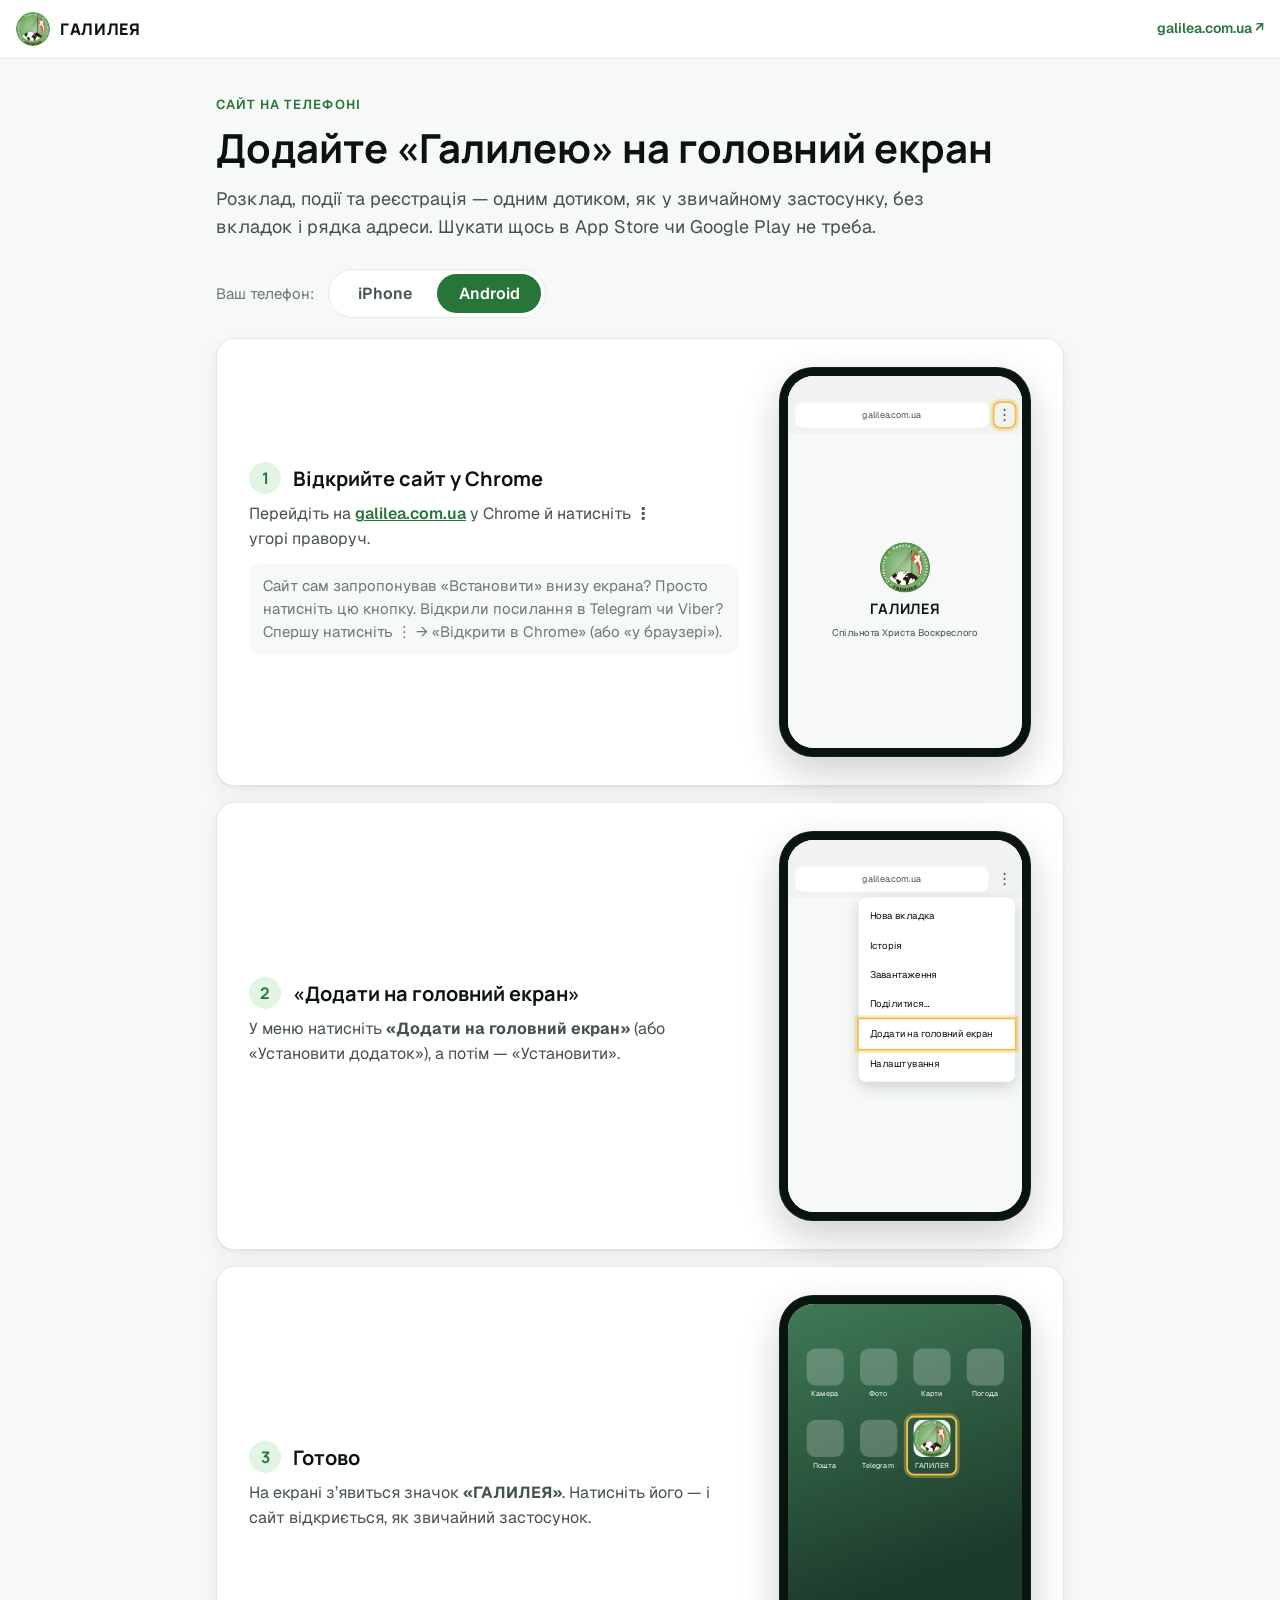
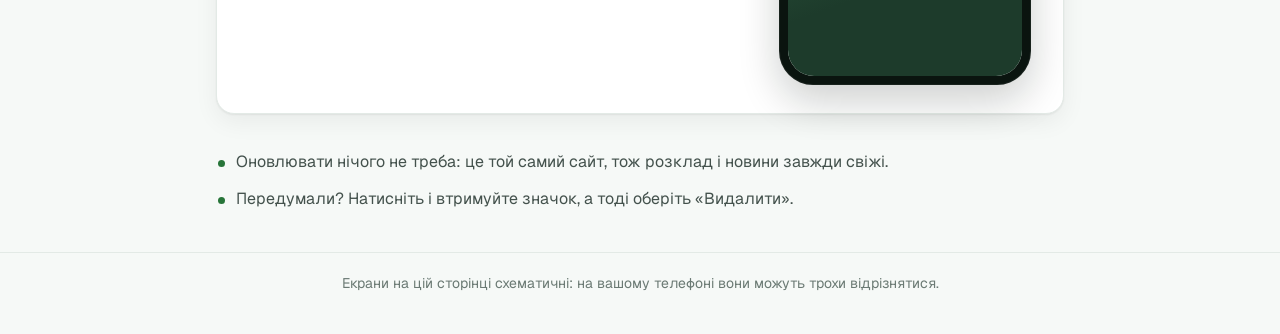
==== install.html @ 484f308c "feat(install): public page for adding galilea.com.ua to a phone A standalone page anyone can be sent" ====
<!doctype html>
<!--
  How to put galilea.com.ua on a phone's home screen — for anyone, not the
  team. (The admin panel's own lesson is `start/install` in app.js.)
  Self-contained like status.html: no app.js, no styles.css. The phone screens
  are the guide's HTML mock-ups (safari, shareSheet, chrome, homeScreen in
  app.js) with the site's address and its home-screen label «ГАЛИЛЕЯ» — web-app's
  manifest `short_name` and `appleWebApp.title`, both `common.appName`.
  #iphone / #android opens that tab; otherwise the visitor's own phone is picked.
-->
<html lang="uk">
  <head>
    <meta charset="utf-8" />
    <meta name="viewport" content="width=device-width, initial-scale=1" />
    <title>Додати «Галилею» на телефон</title>
    <meta
      name="description"
      content="Кілька дотиків — і сайт galilea.com.ua відкривається з головного екрана, як звичайний застосунок."
    />
    <meta property="og:type" content="website" />
    <meta property="og:title" content="Додати «Галилею» на телефон" />
    <meta
      property="og:description"
      content="Кілька дотиків — і сайт galilea.com.ua відкривається з головного екрана, як звичайний застосунок."
    />
    <meta property="og:image" content="https://guide.galilea.com.ua/img/logo.jpg" />
    <meta name="robots" content="noindex" />
    <meta name="theme-color" content="#277539" />
    <link rel="icon" href="img/logo.jpg" />
    <link rel="preconnect" href="https://fonts.googleapis.com" />
    <link rel="preconnect" href="https://fonts.gstatic.com" crossorigin />
    <link
      href="https://fonts.googleapis.com/css2?family=Geist:wght@400;500;600&family=Manrope:wght@600;700;800&display=swap"
      rel="stylesheet"
    />
    <style>
      :root {
        --ink: #0a140f;
        --ink-soft: #44524d;
        --muted: #6b7a74;
        --bg: #f6f9f7;
        --surface: #ffffff;
        --line: #e3eae6;
        --green: #277539;
        --on-green: #ffffff;
        --green-soft: #e2f4e3;
        --gold: #f0c04e;
        --shadow: 0 1px 2px rgb(10 20 15 / 0.06), 0 8px 24px rgb(10 20 15 / 0.06);
        --font-heading: 'Manrope', system-ui, sans-serif;
        --font-body: 'Geist', system-ui, sans-serif;
        color-scheme: light;
      }
      @media (prefers-color-scheme: dark) {
        :root {
          --ink: #e9f0ec;
          --ink-soft: #c2cec8;
          --muted: #93a39c;
          --bg: #0b130f;
          --surface: #131d18;
          --line: #24322b;
          --green: #5fb26c;
          --on-green: #0b130f;
          --green-soft: #17301f;
          --shadow: 0 1px 2px rgb(0 0 0 / 0.3), 0 8px 24px rgb(0 0 0 / 0.25);
          color-scheme: dark;
        }
      }
      * {
        box-sizing: border-box;
      }
      html {
        -webkit-text-size-adjust: 100%;
      }
      body {
        margin: 0;
        background: var(--bg);
        color: var(--ink);
        font: 16px/1.55 var(--font-body);
        -webkit-font-smoothing: antialiased;
      }
      h1,
      h2,
      h3 {
        font-family: var(--font-heading);
        line-height: 1.25;
        text-wrap: balance;
      }
      a {
        color: var(--green);
        font-weight: 600;
      }
      .wrap {
        max-width: 880px;
        margin: 0 auto;
        padding: 0 16px;
      }

      .topbar {
        display: flex;
        align-items: center;
        justify-content: space-between;
        gap: 12px;
        padding: 12px 16px;
        border-bottom: 1px solid var(--line);
        background: var(--surface);
      }
      .brand {
        display: flex;
        align-items: center;
        gap: 10px;
        font-family: var(--font-heading);
        font-weight: 800;
        letter-spacing: 0.04em;
      }
      .brand img {
        border-radius: 50%;
      }
      .topbar a {
        font-size: 14px;
        text-decoration: none;
      }

      .hero {
        padding: 36px 0 20px;
      }
      .eyebrow {
        margin: 0 0 8px;
        color: var(--green);
        font-size: 13px;
        font-weight: 600;
        letter-spacing: 0.08em;
        text-transform: uppercase;
      }
      .hero h1 {
        margin: 0 0 12px;
        font-size: clamp(28px, 7vw, 40px);
      }
      .lead {
        margin: 0;
        max-width: 60ch;
        color: var(--ink-soft);
        font-size: 18px;
        text-wrap: pretty;
      }

      .picker {
        display: flex;
        flex-wrap: wrap;
        align-items: center;
        gap: 10px 14px;
        margin: 8px 0 20px;
        color: var(--muted);
        font-size: 15px;
      }
      .picker[hidden] {
        display: none;
      }
      .tabs {
        display: inline-flex;
        padding: 4px;
        border-radius: 999px;
        background: var(--surface);
        border: 1px solid var(--line);
      }
      .tabs button {
        min-width: 104px;
        padding: 9px 18px;
        border: 0;
        border-radius: 999px;
        background: none;
        color: var(--ink-soft);
        font: 600 16px var(--font-body);
        cursor: pointer;
      }
      .tabs button[aria-pressed='true'] {
        background: var(--green);
        color: var(--on-green);
      }
      .tabs button:focus-visible {
        outline: 3px solid var(--gold);
        outline-offset: 2px;
      }

      .platform h2 {
        margin: 28px 0 14px;
        font-size: 22px;
      }
      .js .platform h2 {
        display: none;
      }
      .steps {
        list-style: none;
        margin: 0;
        padding: 0;
        display: grid;
        gap: 16px;
      }
      .step {
        display: grid;
        gap: 18px;
        padding: 20px 16px 24px;
        background: var(--surface);
        border: 1px solid var(--line);
        border-radius: 18px;
        box-shadow: var(--shadow);
      }
      .step-text h3 {
        display: flex;
        align-items: center;
        gap: 12px;
        margin: 0 0 8px;
        font-size: 20px;
      }
      .num {
        flex: none;
        display: grid;
        place-items: center;
        width: 32px;
        height: 32px;
        border-radius: 50%;
        background: var(--green-soft);
        color: var(--green);
        font-size: 16px;
      }
      .step-text p {
        margin: 0 0 8px;
        color: var(--ink-soft);
        text-wrap: pretty;
      }
      .step-text .tip {
        margin-top: 12px;
        padding: 10px 14px;
        border-radius: 12px;
        background: var(--bg);
        color: var(--muted);
        font-size: 15px;
      }
      @media (min-width: 760px) {
        .step {
          grid-template-columns: 1fr auto;
          align-items: center;
          gap: 40px;
          padding: 28px 32px;
        }
        .phone {
          --k: 0.7;
        }
      }

      .notes {
        margin: 36px 0 0;
        padding: 0;
        list-style: none;
        display: grid;
        gap: 12px;
      }
      .notes li {
        padding-left: 20px;
        position: relative;
        color: var(--ink-soft);
      }
      .notes li::before {
        content: '';
        position: absolute;
        left: 2px;
        top: 0.62em;
        width: 7px;
        height: 7px;
        border-radius: 50%;
        background: var(--green);
      }
      .footer {
        margin: 40px auto 0;
        padding: 20px 16px 40px;
        border-top: 1px solid var(--line);
        color: var(--muted);
        font-size: 14px;
        text-align: center;
      }

      /* The phone: a frame around a mock-up laid out at a 390 px phone width
         and scaled to fit (--k). Phones stay light in dark mode, as in the guide. */
      .phone {
        --k: 0.6;
        justify-self: center;
        padding: 9px;
        border-radius: 34px;
        background: #0a140f;
        box-shadow:
          0 0 0 1px rgb(255 255 255 / 0.06) inset,
          0 16px 40px rgb(10 20 15 / 0.2);
      }
      .screen {
        position: relative;
        width: calc(390px * var(--k));
        height: calc(620px * var(--k));
        border-radius: 26px;
        overflow: hidden;
        background: #f6f9f7;
      }
      .mock {
        position: absolute;
        left: 0;
        top: 0;
        width: 390px;
        height: 620px;
        transform: scale(var(--k));
        transform-origin: top left;
        overflow: hidden;
        font-family: var(--font-body);
        font-size: 16px;
        line-height: 1.45;
        color: #0a140f;
        background: #f6f9f7;
        display: flex;
        flex-direction: column;
      }
      .mock [data-focus] {
        position: relative;
        border-radius: 10px;
        box-shadow:
          0 0 0 3px var(--gold),
          0 0 0 7px rgb(240 192 78 / 0.35);
      }
      .browser-page {
        flex: 1;
        display: flex;
        flex-direction: column;
        align-items: center;
        justify-content: center;
        gap: 10px;
        text-align: center;
        color: #44524d;
      }
      .browser-page img {
        width: 84px;
        height: 84px;
        border-radius: 50%;
      }
      .browser-page b {
        font-family: var(--font-heading);
        font-size: 24px;
        letter-spacing: 0.04em;
        color: #0a140f;
      }
      .browser-bar {
        background: #f1f3f2;
        border-top: 1px solid #dfe5e2;
        padding: 12px 16px 28px;
      }
      .url {
        display: block;
        background: #fff;
        border-radius: 12px;
        padding: 10px 14px;
        text-align: center;
        color: #44524d;
        font-size: 15px;
      }
      .browser-tools {
        display: flex;
        justify-content: space-around;
        margin-top: 12px;
      }
      .browser-tools i {
        font-style: normal;
        font-size: 26px;
        color: #2a7be4;
        width: 44px;
        height: 44px;
        display: grid;
        place-items: center;
      }
      .sheet-bg {
        background: rgb(10 20 15 / 0.35);
        justify-content: flex-end;
      }
      .sheet {
        background: #f4f5f5;
        border-radius: 20px 20px 0 0;
        padding: 14px 14px 34px;
      }
      .sheet-row {
        background: #fff;
        padding: 15px 16px;
        font-size: 17px;
        display: flex;
        justify-content: space-between;
        border-bottom: 1px solid #e7ebe9;
      }
      .sheet-row:first-child {
        border-radius: 12px 12px 0 0;
      }
      .sheet-row:last-child {
        border-radius: 0 0 12px 12px;
        border-bottom: 0;
      }
      .browser-top {
        display: flex;
        align-items: center;
        gap: 10px;
        padding: 44px 12px 10px;
        background: #f1f3f2;
      }
      .browser-top .url {
        flex: 1;
      }
      .browser-top i {
        font-style: normal;
        font-size: 26px;
        color: #44524d;
        width: 34px;
        height: 40px;
        display: grid;
        place-items: center;
      }
      .chrome-menu {
        margin: 0 12px 0 auto;
        width: 260px;
        background: #fff;
        border-radius: 12px;
        box-shadow: 0 8px 24px rgb(10 20 15 / 0.18);
        padding: 6px 0;
      }
      .chrome-menu .sheet-row {
        border: 0;
        border-radius: 0;
        font-size: 16px;
        padding: 13px 18px;
      }
      .home-screen {
        background: linear-gradient(160deg, #3f7a56, #1d3b2b 70%);
        padding: 70px 22px;
      }
      .apps {
        display: grid;
        grid-template-columns: repeat(4, 1fr);
        gap: 26px 10px;
      }
      .apps span {
        display: flex;
        flex-direction: column;
        align-items: center;
        gap: 6px;
        color: #fff;
        font-size: 12px;
        padding: 4px 0;
      }
      .apps i,
      .apps img {
        width: 62px;
        height: 62px;
        border-radius: 15px;
        background: rgb(255 255 255 / 0.22);
      }
      .apps img {
        background: #fff;
        object-fit: cover;
      }
    </style>
  </head>
  <body>
    <script>
      document.documentElement.classList.add('js');
    </script>
    <header class="topbar">
      <span class="brand">
        <img src="img/logo.jpg" alt="" width="34" height="34" />
        <span>ГАЛИЛЕЯ</span>
      </span>
      <a href="https://galilea.com.ua">galilea.com.ua ↗</a>
    </header>

    <main class="wrap">
      <section class="hero">
        <p class="eyebrow">Сайт на телефоні</p>
        <h1>Додайте «Галилею» на головний екран</h1>
        <p class="lead">
          Розклад, події та реєстрація&nbsp;— одним дотиком, як у звичайному застосунку, без вкладок і рядка адреси.
          Шукати щось в App Store чи Google Play не треба.
        </p>
      </section>

      <div class="picker" hidden>
        <span id="picker-label">Ваш телефон:</span>
        <div class="tabs" role="group" aria-labelledby="picker-label">
          <button type="button" data-tab="iphone" aria-pressed="false">iPhone</button>
          <button type="button" data-tab="android" aria-pressed="false">Android</button>
        </div>
      </div>

      <section class="platform" data-panel="iphone">
        <h2>iPhone</h2>
        <ol class="steps">
          <li class="step">
            <div class="step-text">
              <h3><span class="num">1</span>Відкрийте сайт у Safari</h3>
              <p>
                Перейдіть на <a href="https://galilea.com.ua">galilea.com.ua</a> у Safari й натисніть
                <b>«Поділитися»</b>&nbsp;— квадрат зі стрілкою вгору внизу екрана.
              </p>
              <p class="tip">
                Не бачите «Поділитися»? Натисніть «⋯» поруч з адресою&nbsp;— кнопка там. Сайт відкрився в
                Telegram, Viber чи Instagram? Спершу відкрийте його в Safari.
              </p>
            </div>
            <div class="phone" aria-hidden="true">
              <div class="screen">
                <div class="mock">
                  <div class="browser-page">
                    <img src="img/logo.jpg" alt="" />
                    <b>ГАЛИЛЕЯ</b>
                    <span>Спільнота Христа Воскреслого</span>
                  </div>
                  <div class="browser-bar">
                    <span class="url">galilea.com.ua</span>
                    <div class="browser-tools">
                      <i>‹</i><i>›</i
                      ><i data-focus
                        ><svg
                          width="26"
                          height="26"
                          viewBox="0 0 24 24"
                          fill="none"
                          stroke="currentColor"
                          stroke-width="1.8"
                          stroke-linecap="round"
                          stroke-linejoin="round"
                        >
                          <path d="M12 3v12" />
                          <path d="M8 7l4-4 4 4" />
                          <path
                            d="M6 11H5a1 1 0 0 0-1 1v8a1 1 0 0 0 1 1h14a1 1 0 0 0 1-1v-8a1 1 0 0 0-1-1h-1"
                          /></svg></i
                      ><i>▢</i><i>⧉</i>
                    </div>
                  </div>
                </div>
              </div>
            </div>
          </li>
          <li class="step">
            <div class="step-text">
              <h3><span class="num">2</span>«На екран „Додому“»</h3>
              <p>
                Прогорніть список дій донизу, натисніть <b>«На екран „Додому“»</b>, а потім&nbsp;— «Додати» вгорі
                праворуч.
              </p>
            </div>
            <div class="phone" aria-hidden="true">
              <div class="screen">
                <div class="mock sheet-bg">
                  <div class="sheet">
                    <div class="sheet-row">Копіювати</div>
                    <div class="sheet-row">Додати до списку читання</div>
                    <div class="sheet-row">Додати закладку</div>
                    <div class="sheet-row" data-focus>На екран „Додому“ <span>⊞</span></div>
                    <div class="sheet-row">Друкувати</div>
                  </div>
                </div>
              </div>
            </div>
          </li>
          <li class="step">
            <div class="step-text">
              <h3><span class="num">3</span>Готово</h3>
              <p>
                На екрані з’явиться значок <b>«ГАЛИЛЕЯ»</b>. Натисніть його&nbsp;— і сайт відкриється, як звичайний
                застосунок.
              </p>
            </div>
            <div class="phone" aria-hidden="true">
              <div class="screen">
                <div class="mock home-screen">
                  <div class="apps">
                    <span><i></i>Камера</span><span><i></i>Фото</span><span><i></i>Карти</span
                    ><span><i></i>Погода</span><span><i></i>Пошта</span><span><i></i>Telegram</span>
                    <span data-focus><img src="img/logo.jpg" alt="" />ГАЛИЛЕЯ</span>
                  </div>
                </div>
              </div>
            </div>
          </li>
        </ol>
      </section>

      <section class="platform" data-panel="android">
        <h2>Android</h2>
        <ol class="steps">
          <li class="step">
            <div class="step-text">
              <h3><span class="num">1</span>Відкрийте сайт у Chrome</h3>
              <p>
                Перейдіть на <a href="https://galilea.com.ua">galilea.com.ua</a> у Chrome й натисніть <b>⋮</b> угорі
                праворуч.
              </p>
              <p class="tip">
                Сайт сам запропонував «Встановити» внизу екрана? Просто натисніть цю кнопку. Відкрили посилання в
                Telegram чи Viber? Спершу натисніть ⋮ → «Відкрити в Chrome» (або «у браузері»).
              </p>
            </div>
            <div class="phone" aria-hidden="true">
              <div class="screen">
                <div class="mock">
                  <div class="browser-top"><span class="url">galilea.com.ua</span><i data-focus>⋮</i></div>
                  <div class="browser-page">
                    <img src="img/logo.jpg" alt="" />
                    <b>ГАЛИЛЕЯ</b>
                    <span>Спільнота Христа Воскреслого</span>
                  </div>
                </div>
              </div>
            </div>
          </li>
          <li class="step">
            <div class="step-text">
              <h3><span class="num">2</span>«Додати на головний екран»</h3>
              <p>
                У меню натисніть <b>«Додати на головний екран»</b> (або «Установити додаток»), а потім&nbsp;—
                «Установити».
              </p>
            </div>
            <div class="phone" aria-hidden="true">
              <div class="screen">
                <div class="mock">
                  <div class="browser-top"><span class="url">galilea.com.ua</span><i>⋮</i></div>
                  <div class="chrome-menu">
                    <div class="sheet-row">Нова вкладка</div>
                    <div class="sheet-row">Історія</div>
                    <div class="sheet-row">Завантаження</div>
                    <div class="sheet-row">Поділитися…</div>
                    <div class="sheet-row" data-focus>Додати на головний екран</div>
                    <div class="sheet-row">Налаштування</div>
                  </div>
                </div>
              </div>
            </div>
          </li>
          <li class="step">
            <div class="step-text">
              <h3><span class="num">3</span>Готово</h3>
              <p>
                На екрані з’явиться значок <b>«ГАЛИЛЕЯ»</b>. Натисніть його&nbsp;— і сайт відкриється, як звичайний
                застосунок.
              </p>
            </div>
            <div class="phone" aria-hidden="true">
              <div class="screen">
                <div class="mock home-screen">
                  <div class="apps">
                    <span><i></i>Камера</span><span><i></i>Фото</span><span><i></i>Карти</span
                    ><span><i></i>Погода</span><span><i></i>Пошта</span><span><i></i>Telegram</span>
                    <span data-focus><img src="img/logo.jpg" alt="" />ГАЛИЛЕЯ</span>
                  </div>
                </div>
              </div>
            </div>
          </li>
        </ol>
      </section>

      <ul class="notes">
        <li>Оновлювати нічого не треба: це той самий сайт, тож розклад і новини завжди свіжі.</li>
        <li>Передумали? Натисніть і втримуйте значок, а тоді оберіть «Видалити».</li>
      </ul>
    </main>

    <footer class="footer">
      Екрани на цій сторінці схематичні: на вашому телефоні вони можуть трохи відрізнятися.
    </footer>

    <script>
      (function () {
        var tabs = document.querySelectorAll('[data-tab]');
        var panels = document.querySelectorAll('[data-panel]');
        function show(id) {
          tabs.forEach(function (t) {
            t.setAttribute('aria-pressed', String(t.dataset.tab === id));
          });
          panels.forEach(function (p) {
            p.hidden = p.dataset.panel !== id;
          });
        }
        tabs.forEach(function (t) {
          t.addEventListener('click', function () {
            show(t.dataset.tab);
            history.replaceState(null, '', '#' + t.dataset.tab);
          });
        });
        var asked = location.hash.slice(1);
        // iPadOS reports itself as a Mac, so a touch "Mac" counts as iOS.
        var ios =
          !/Android/.test(navigator.userAgent) &&
          (/iPhone|iPad|iPod/.test(navigator.userAgent) ||
            (navigator.platform === 'MacIntel' && navigator.maxTouchPoints > 1));
        show(asked === 'iphone' || asked === 'android' ? asked : ios ? 'iphone' : 'android');
        document.querySelector('.picker').hidden = false;
      })();
    </script>
  </body>
</html>
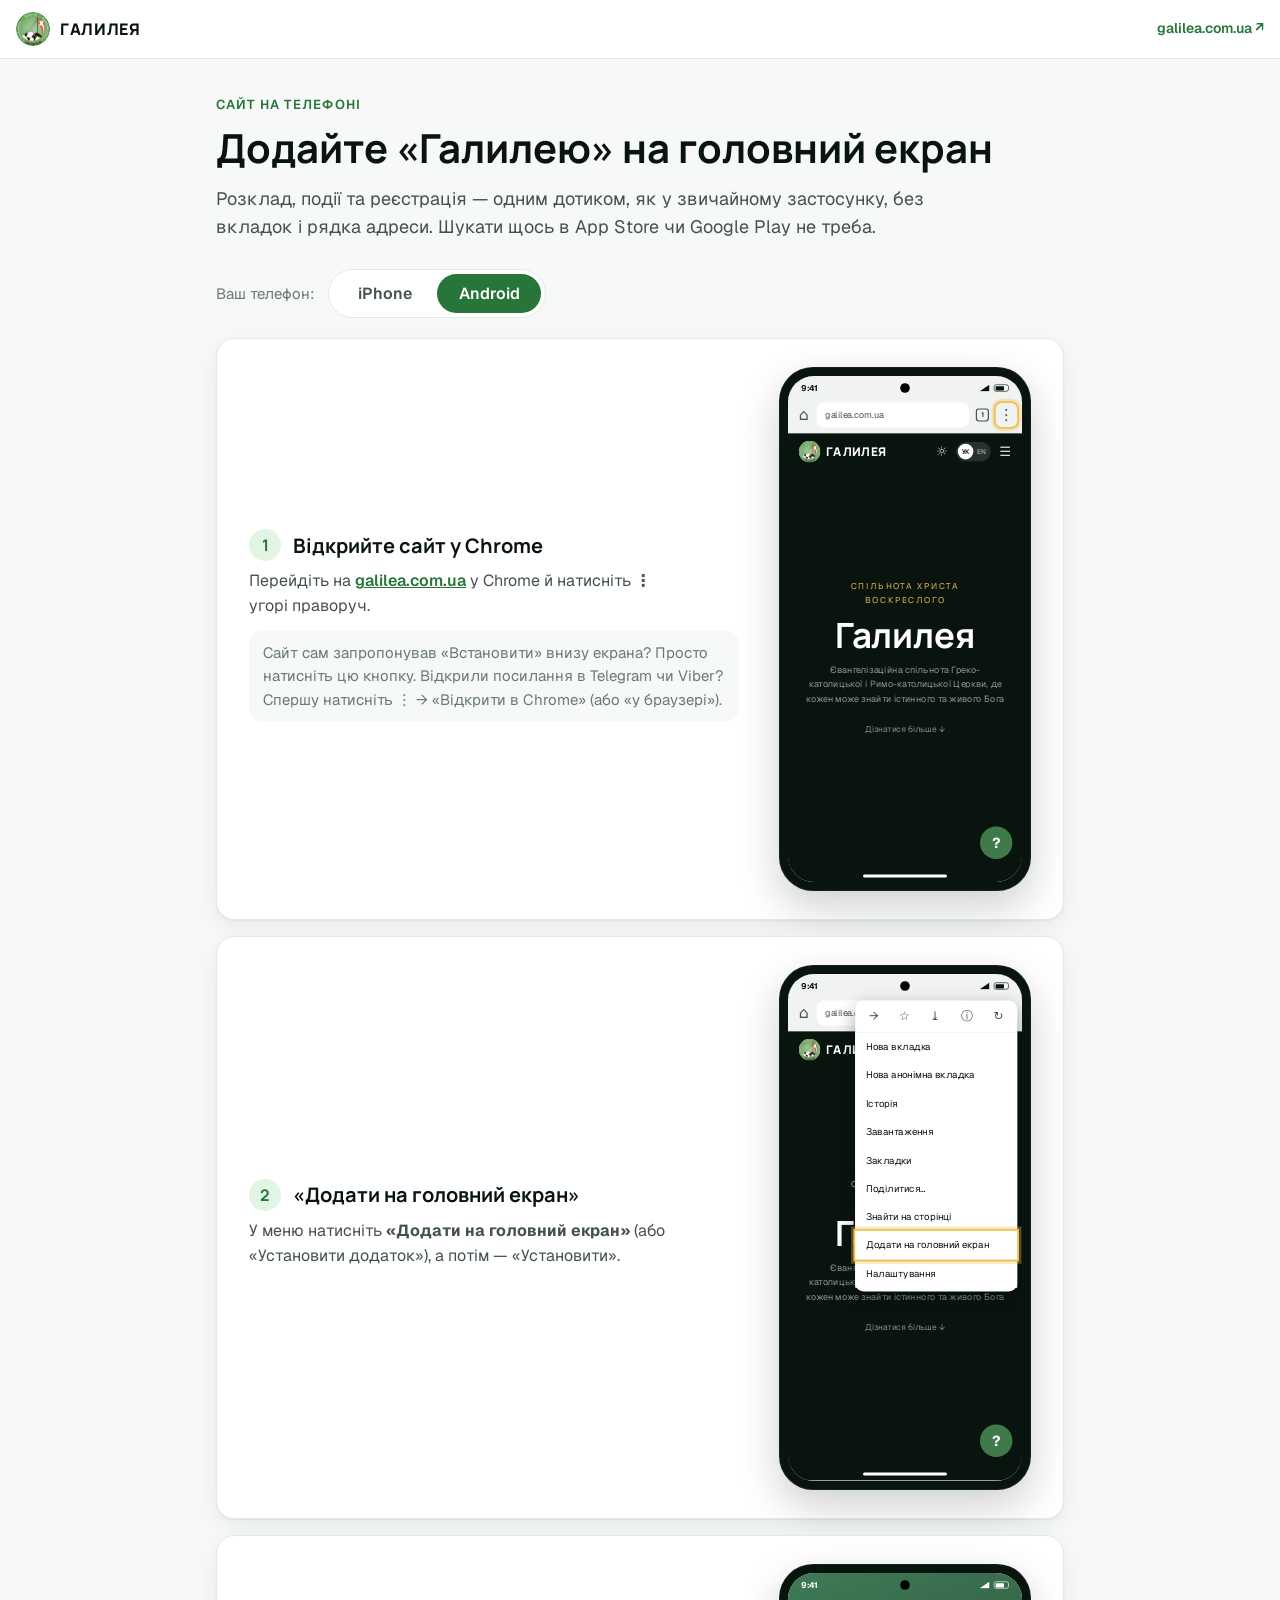
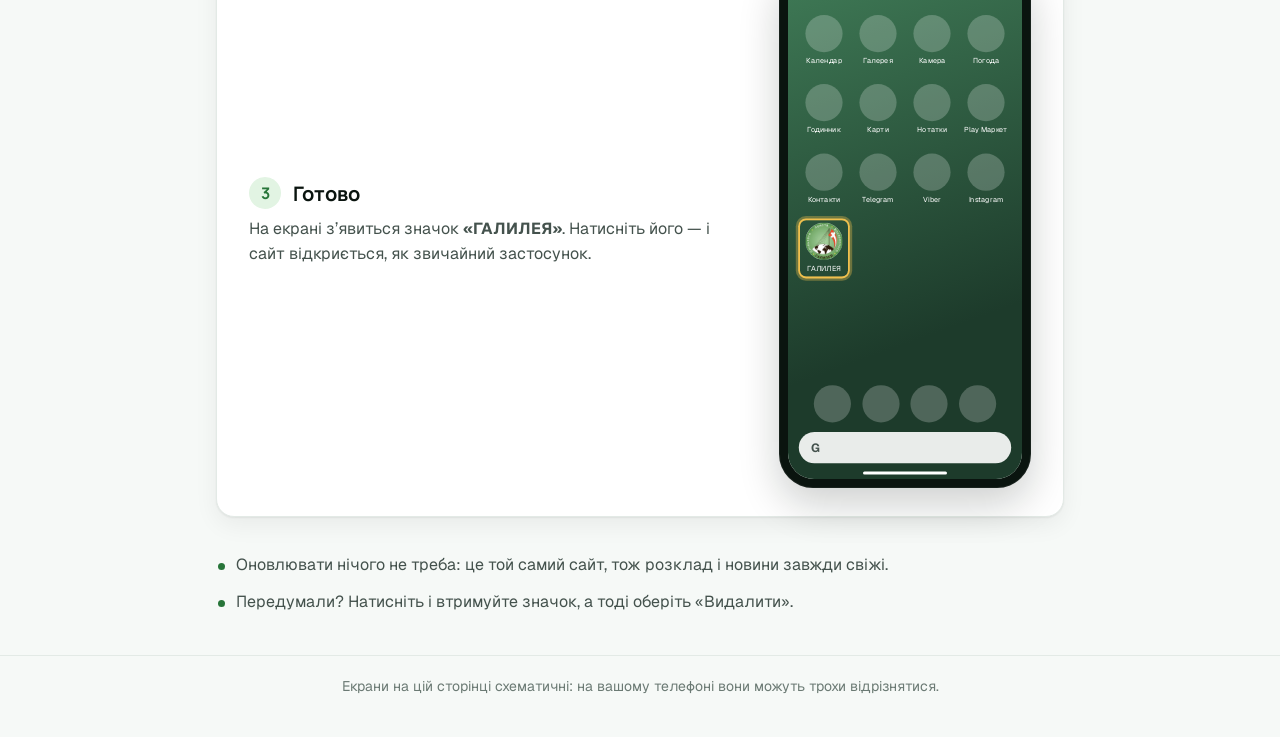
==== commit cb9ec352: "feat(install): phone-shaped frames and real-looking screens The frames were 390 × 620 — squarer than" ====
--- a/install.html
+++ b/install.html
@@ -3,9 +3,10 @@
   How to put galilea.com.ua on a phone's home screen — for anyone, not the
   team. (The admin panel's own lesson is `start/install` in app.js.)
   Self-contained like status.html: no app.js, no styles.css. The phone screens
-  are the guide's HTML mock-ups (safari, shareSheet, chrome, homeScreen in
-  app.js) with the site's address and its home-screen label «ГАЛИЛЕЯ» — web-app's
-  manifest `short_name` and `appleWebApp.title`, both `common.appName`.
+  are HTML mock-ups: the browser ones draw the site's own first screen, and the
+  home screens show its label «ГАЛИЛЕЯ» — web-app's manifest `short_name` and
+  `appleWebApp.title`, both `common.appName`. If the site's hero or nav
+  changes, the `.site` blocks below go stale.
   #iphone / #android opens that tab; otherwise the visitor's own phone is picked.
 -->
 <html lang="uk">
@@ -242,9 +243,6 @@
           gap: 40px;
           padding: 28px 32px;
         }
-        .phone {
-          --k: 0.7;
-        }
       }
 
       .notes {
@@ -278,8 +276,9 @@
         text-align: center;
       }
 
-      /* The phone: a frame around a mock-up laid out at a 390 px phone width
-         and scaled to fit (--k). Phones stay light in dark mode, as in the guide. */
+      /* The phone: a frame around a mock-up laid out at a 390 × 844 phone screen
+         (iPhone points; Galaxy S phones share the 19.5:9 shape) and scaled to
+         fit (--k). Phones stay light in dark mode, as in the guide. */
       .phone {
         --k: 0.6;
         justify-self: center;
@@ -293,7 +292,7 @@
       .screen {
         position: relative;
         width: calc(390px * var(--k));
-        height: calc(620px * var(--k));
+        height: calc(844px * var(--k));
         border-radius: 26px;
         overflow: hidden;
         background: #f6f9f7;
@@ -303,7 +302,7 @@
         left: 0;
         top: 0;
         width: 390px;
-        height: 620px;
+        height: 844px;
         transform: scale(var(--k));
         transform-origin: top left;
         overflow: hidden;
@@ -315,6 +314,13 @@
         display: flex;
         flex-direction: column;
       }
+      .mock.dark {
+        background: #0a140f;
+        color: #fff;
+      }
+      .mock i {
+        font-style: normal;
+      }
       .mock [data-focus] {
         position: relative;
         border-radius: 10px;
@@ -322,31 +328,185 @@
           0 0 0 3px var(--gold),
           0 0 0 7px rgb(240 192 78 / 0.35);
       }
-      .browser-page {
+
+      /* Phone hardware and system bars */
+      .island {
+        position: absolute;
+        top: 11px;
+        left: 50%;
+        width: 122px;
+        height: 36px;
+        margin-left: -61px;
+        border-radius: 20px;
+        background: #000;
+      }
+      .punch {
+        position: absolute;
+        top: 12px;
+        left: 50%;
+        width: 16px;
+        height: 16px;
+        margin-left: -8px;
+        border-radius: 50%;
+        background: #000;
+      }
+      .status {
+        position: relative;
+        flex: none;
+        display: flex;
+        align-items: center;
+        justify-content: space-between;
+        height: 56px;
+        padding: 0 34px 0 46px;
+        font: 600 17px/1 var(--font-body);
+      }
+      .status span {
+        display: flex;
+        align-items: center;
+        gap: 7px;
+      }
+      .status.android {
+        height: 40px;
+        padding: 0 22px;
+        font-size: 14px;
+        background: #f1f3f2;
+        color: #0a140f;
+      }
+      .sig {
+        width: 17px;
+        height: 12px;
+        background: currentColor;
+        clip-path: polygon(0 100%, 100% 0, 100% 100%);
+      }
+      .bat {
+        width: 25px;
+        height: 12px;
+        padding: 1.5px;
+        border: 1.5px solid currentColor;
+        border-radius: 4px;
+      }
+      .bat::before {
+        content: '';
+        display: block;
+        width: 70%;
+        height: 100%;
+        border-radius: 1px;
+        background: currentColor;
+      }
+      .home-ind {
+        flex: none;
+        display: block;
+        width: 140px;
+        height: 5px;
+        margin: 10px auto 8px;
+        border-radius: 3px;
+        background: currentColor;
+      }
+
+      /* galilea.com.ua's first screen, as a phone shows it */
+      .site {
+        position: relative;
         flex: 1;
         display: flex;
         flex-direction: column;
+        background: #0a140f;
+        color: #fff;
+      }
+      .site-nav {
+        display: flex;
+        align-items: center;
+        gap: 10px;
+        height: 60px;
+        padding: 0 18px;
+      }
+      .site-nav img {
+        width: 36px;
+        height: 36px;
+        border-radius: 50%;
+      }
+      .site-nav b {
+        font: 800 20px var(--font-heading);
+        letter-spacing: 0.03em;
+      }
+      .site-tools {
+        display: flex;
+        align-items: center;
+        gap: 14px;
+        margin-left: auto;
+        font-size: 22px;
+        color: rgb(255 255 255 / 0.85);
+      }
+      .lang {
+        display: flex;
+        align-items: center;
+        gap: 5px;
+        padding: 3px 9px 3px 3px;
+        border-radius: 999px;
+        background: rgb(255 255 255 / 0.12);
+        font: 600 11px var(--font-body);
+        color: rgb(255 255 255 / 0.55);
+      }
+      .lang i {
+        display: grid;
+        place-items: center;
+        width: 26px;
+        height: 26px;
+        border-radius: 50%;
+        background: #fff;
+        color: #0a140f;
+      }
+      .site-hero {
+        flex: 1;
+        display: flex;
+        flex-direction: column;
         align-items: center;
         justify-content: center;
-        gap: 10px;
+        gap: 14px;
+        padding: 0 26px 40px;
         text-align: center;
-        color: #44524d;
-      }
-      .browser-page img {
-        width: 84px;
-        height: 84px;
+      }
+      .site-hero small {
+        max-width: 260px;
+        color: #e0b84f;
+        font-size: 14px;
+        line-height: 1.7;
+        letter-spacing: 0.2em;
+        text-transform: uppercase;
+      }
+      .site-hero strong {
+        font: 700 58px/1.1 var(--font-heading);
+      }
+      .site-hero p {
+        margin: 0;
+        color: rgb(255 255 255 / 0.55);
+        font-size: 15px;
+        line-height: 1.6;
+      }
+      .site-hero span {
+        margin-top: 14px;
+        color: rgb(255 255 255 / 0.5);
+        font-size: 14px;
+      }
+      .site-help {
+        position: absolute;
+        right: 16px;
+        bottom: 16px;
+        display: grid;
+        place-items: center;
+        width: 54px;
+        height: 54px;
         border-radius: 50%;
-      }
-      .browser-page b {
-        font-family: var(--font-heading);
-        font-size: 24px;
-        letter-spacing: 0.04em;
-        color: #0a140f;
-      }
+        background: #3f7a4b;
+        font: 700 24px var(--font-body);
+      }
+
+      /* Safari (iPhone) */
       .browser-bar {
+        flex: none;
+        padding: 12px 16px 0;
         background: #f1f3f2;
         border-top: 1px solid #dfe5e2;
-        padding: 12px 16px 28px;
+        color: #0a140f;
       }
       .url {
         display: block;
@@ -360,10 +520,9 @@
       .browser-tools {
         display: flex;
         justify-content: space-around;
-        margin-top: 12px;
+        margin-top: 8px;
       }
       .browser-tools i {
-        font-style: normal;
         font-size: 26px;
         color: #2a7be4;
         width: 44px;
@@ -372,17 +531,79 @@
         place-items: center;
       }
       .sheet-bg {
-        background: rgb(10 20 15 / 0.35);
+        position: absolute;
+        inset: 0;
+        display: flex;
+        flex-direction: column;
         justify-content: flex-end;
+        background: rgb(0 0 0 / 0.4);
       }
       .sheet {
-        background: #f4f5f5;
-        border-radius: 20px 20px 0 0;
-        padding: 14px 14px 34px;
+        padding: 16px 14px 0;
+        border-radius: 22px 22px 0 0;
+        background: #f2f2f6;
+        color: #0a140f;
+      }
+      .sheet-head {
+        display: flex;
+        align-items: center;
+        gap: 12px;
+        padding: 0 4px 14px;
+        border-bottom: 1px solid #dcdfe0;
+      }
+      .sheet-head img {
+        width: 46px;
+        height: 46px;
+        border-radius: 11px;
+      }
+      .sheet-head div {
+        flex: 1;
+        min-width: 0;
+      }
+      .sheet-head b {
+        display: block;
+        overflow: hidden;
+        white-space: nowrap;
+        text-overflow: ellipsis;
+        font-size: 15px;
+      }
+      .sheet-head span {
+        color: #6b7a74;
+        font-size: 13px;
+      }
+      .sheet-head i {
+        display: grid;
+        place-items: center;
+        width: 30px;
+        height: 30px;
+        border-radius: 50%;
+        background: #e3e5e8;
+        color: #6b7a74;
+        font-size: 14px;
+      }
+      .sheet-apps {
+        display: flex;
+        justify-content: space-between;
+        padding: 16px 0;
+      }
+      .sheet-apps span {
+        display: flex;
+        flex-direction: column;
+        align-items: center;
+        gap: 6px;
+        width: 70px;
+        color: #44524d;
+        font-size: 12px;
+      }
+      .sheet-apps i {
+        width: 58px;
+        height: 58px;
+        border-radius: 50%;
+        background: #dfe3e6;
       }
       .sheet-row {
         background: #fff;
-        padding: 15px 16px;
+        padding: 14px 16px;
         font-size: 17px;
         display: flex;
         justify-content: space-between;
@@ -395,59 +616,89 @@
         border-radius: 0 0 12px 12px;
         border-bottom: 0;
       }
+
+      /* Chrome (Android) */
       .browser-top {
-        display: flex;
-        align-items: center;
-        gap: 10px;
-        padding: 44px 12px 10px;
+        flex: none;
+        display: flex;
+        align-items: center;
+        gap: 4px;
+        padding: 4px 8px 10px;
         background: #f1f3f2;
+        color: #44524d;
       }
       .browser-top .url {
         flex: 1;
+        text-align: left;
       }
       .browser-top i {
-        font-style: normal;
         font-size: 26px;
-        color: #44524d;
-        width: 34px;
+        width: 36px;
         height: 40px;
         display: grid;
         place-items: center;
       }
+      .browser-top .tab-count {
+        width: 22px;
+        height: 22px;
+        margin: 0 7px;
+        border: 2px solid currentColor;
+        border-radius: 5px;
+        font: 700 12px/1 var(--font-body);
+      }
       .chrome-menu {
-        margin: 0 12px 0 auto;
-        width: 260px;
+        position: absolute;
+        top: 44px;
+        right: 8px;
+        width: 270px;
+        padding: 0 0 6px;
+        border-radius: 14px;
         background: #fff;
-        border-radius: 12px;
-        box-shadow: 0 8px 24px rgb(10 20 15 / 0.18);
-        padding: 6px 0;
+        box-shadow: 0 10px 30px rgb(0 0 0 / 0.35);
+        color: #0a140f;
+      }
+      .menu-icons {
+        display: flex;
+        justify-content: space-around;
+        padding: 12px 6px;
+        border-bottom: 1px solid #e7ebe9;
+        color: #44524d;
+        font-size: 20px;
       }
       .chrome-menu .sheet-row {
         border: 0;
         border-radius: 0;
         font-size: 16px;
-        padding: 13px 18px;
-      }
+        padding: 12px 18px;
+      }
+
+      /* Home screens */
       .home-screen {
         background: linear-gradient(160deg, #3f7a56, #1d3b2b 70%);
-        padding: 70px 22px;
+        color: #fff;
+      }
+      .home-screen .status {
+        background: none;
+        color: #fff;
       }
       .apps {
         display: grid;
         grid-template-columns: repeat(4, 1fr);
-        gap: 26px 10px;
+        gap: 22px 10px;
+        padding: 26px 20px 0;
       }
       .apps span {
         display: flex;
         flex-direction: column;
         align-items: center;
         gap: 6px;
-        color: #fff;
+        padding: 4px 0;
         font-size: 12px;
-        padding: 4px 0;
+        white-space: nowrap;
       }
       .apps i,
-      .apps img {
+      .apps img,
+      .dock i {
         width: 62px;
         height: 62px;
         border-radius: 15px;
@@ -456,6 +707,51 @@
       .apps img {
         background: #fff;
         object-fit: cover;
+      }
+      .dots {
+        display: flex;
+        justify-content: center;
+        gap: 8px;
+        margin-top: auto;
+        padding-bottom: 16px;
+      }
+      .dots i {
+        width: 7px;
+        height: 7px;
+        border-radius: 50%;
+        background: rgb(255 255 255 / 0.45);
+      }
+      .dots i:first-child {
+        background: #fff;
+      }
+      .dock {
+        display: flex;
+        justify-content: space-around;
+        margin: 0 12px;
+        padding: 16px 10px;
+        border-radius: 32px;
+        background: rgb(255 255 255 / 0.18);
+      }
+      .android .dock {
+        margin-top: auto;
+        padding: 10px 22px;
+        background: none;
+      }
+      .android .apps i,
+      .android .apps img,
+      .android .dock i {
+        border-radius: 50%;
+      }
+      .g-search {
+        display: flex;
+        align-items: center;
+        height: 52px;
+        margin: 6px 18px 4px;
+        padding: 0 20px;
+        border-radius: 26px;
+        background: rgb(255 255 255 / 0.9);
+        color: #44524d;
+        font: 700 20px var(--font-body);
       }
     </style>
   </head>
@@ -506,11 +802,23 @@
             </div>
             <div class="phone" aria-hidden="true">
               <div class="screen">
-                <div class="mock">
-                  <div class="browser-page">
-                    <img src="img/logo.jpg" alt="" />
-                    <b>ГАЛИЛЕЯ</b>
-                    <span>Спільнота Христа Воскреслого</span>
+                <div class="mock dark">
+                  <i class="island"></i>
+                  <div class="status"><b>9:41</b><span><i class="sig"></i><i class="bat"></i></span></div>
+                  <div class="site">
+                    <div class="site-nav">
+                      <img src="img/logo.jpg" alt="" /><b>ГАЛИЛЕЯ</b
+                      ><span class="site-tools">☼<span class="lang"><i>УК</i>EN</span>☰</span>
+                    </div>
+                    <div class="site-hero">
+                      <small>Спільнота Христа Воскреслого</small><strong>Галилея</strong>
+                      <p>
+                        Євангелізаційна спільнота Греко-католицької і Римо-католицької Церкви, де кожен може знайти
+                        істинного та живого Бога
+                      </p>
+                      <span>Дізнатися більше ↓</span>
+                    </div>
+                    <i class="site-help">?</i>
                   </div>
                   <div class="browser-bar">
                     <span class="url">galilea.com.ua</span>
@@ -534,6 +842,7 @@
                           /></svg></i
                       ><i>▢</i><i>⧉</i>
                     </div>
+                    <i class="home-ind"></i>
                   </div>
                 </div>
               </div>
@@ -549,13 +858,40 @@
             </div>
             <div class="phone" aria-hidden="true">
               <div class="screen">
-                <div class="mock sheet-bg">
-                  <div class="sheet">
-                    <div class="sheet-row">Копіювати</div>
-                    <div class="sheet-row">Додати до списку читання</div>
-                    <div class="sheet-row">Додати закладку</div>
-                    <div class="sheet-row" data-focus>На екран „Додому“ <span>⊞</span></div>
-                    <div class="sheet-row">Друкувати</div>
+                <div class="mock dark">
+                  <i class="island"></i>
+                  <div class="status"><b>9:41</b><span><i class="sig"></i><i class="bat"></i></span></div>
+                  <div class="site">
+                    <div class="site-nav">
+                      <img src="img/logo.jpg" alt="" /><b>ГАЛИЛЕЯ</b
+                      ><span class="site-tools">☼<span class="lang"><i>УК</i>EN</span>☰</span>
+                    </div>
+                    <div class="site-hero">
+                      <small>Спільнота Христа Воскреслого</small><strong>Галилея</strong>
+                    </div>
+                  </div>
+                  <div class="sheet-bg">
+                    <div class="sheet">
+                      <div class="sheet-head">
+                        <img src="img/logo.jpg" alt="" />
+                        <div><b>ГАЛИЛЕЯ — Спільнота Христа Воскреслого</b><span>galilea.com.ua</span></div>
+                        <i>✕</i>
+                      </div>
+                      <div class="sheet-apps">
+                        <span><i></i>AirDrop</span><span><i></i>Повідомл.</span><span><i></i>Пошта</span
+                        ><span><i></i>Telegram</span><span><i></i>Viber</span>
+                      </div>
+                      <div>
+                        <div class="sheet-row">Копіювати</div>
+                        <div class="sheet-row">Додати до списку читання</div>
+                        <div class="sheet-row">Додати закладку</div>
+                        <div class="sheet-row">Додати до Вибраного</div>
+                        <div class="sheet-row">Знайти на сторінці</div>
+                        <div class="sheet-row" data-focus>На екран „Додому“ <span>⊞</span></div>
+                        <div class="sheet-row">Друкувати</div>
+                      </div>
+                      <i class="home-ind"></i>
+                    </div>
                   </div>
                 </div>
               </div>
@@ -572,11 +908,19 @@
             <div class="phone" aria-hidden="true">
               <div class="screen">
                 <div class="mock home-screen">
+                  <i class="island"></i>
+                  <div class="status"><b>9:41</b><span><i class="sig"></i><i class="bat"></i></span></div>
                   <div class="apps">
-                    <span><i></i>Камера</span><span><i></i>Фото</span><span><i></i>Карти</span
-                    ><span><i></i>Погода</span><span><i></i>Пошта</span><span><i></i>Telegram</span>
+                    <span><i></i>Календар</span><span><i></i>Фото</span><span><i></i>Камера</span
+                    ><span><i></i>Погода</span><span><i></i>Годинник</span><span><i></i>Карти</span
+                    ><span><i></i>Нотатки</span><span><i></i>Нагадування</span><span><i></i>App Store</span
+                    ><span><i></i>Параметри</span><span><i></i>Telegram</span><span><i></i>Viber</span
+                    ><span><i></i>Instagram</span>
                     <span data-focus><img src="img/logo.jpg" alt="" />ГАЛИЛЕЯ</span>
                   </div>
+                  <div class="dots"><i></i><i></i></div>
+                  <div class="dock"><i></i><i></i><i></i><i></i></div>
+                  <i class="home-ind"></i>
                 </div>
               </div>
             </div>
@@ -601,13 +945,29 @@
             </div>
             <div class="phone" aria-hidden="true">
               <div class="screen">
-                <div class="mock">
-                  <div class="browser-top"><span class="url">galilea.com.ua</span><i data-focus>⋮</i></div>
-                  <div class="browser-page">
-                    <img src="img/logo.jpg" alt="" />
-                    <b>ГАЛИЛЕЯ</b>
-                    <span>Спільнота Христа Воскреслого</span>
-                  </div>
+                <div class="mock dark">
+                  <div class="status android">
+                    <i class="punch"></i><b>9:41</b><span><i class="sig"></i><i class="bat"></i></span>
+                  </div>
+                  <div class="browser-top">
+                    <i>⌂</i><span class="url">galilea.com.ua</span><i class="tab-count">1</i><i data-focus>⋮</i>
+                  </div>
+                  <div class="site">
+                    <div class="site-nav">
+                      <img src="img/logo.jpg" alt="" /><b>ГАЛИЛЕЯ</b
+                      ><span class="site-tools">☼<span class="lang"><i>УК</i>EN</span>☰</span>
+                    </div>
+                    <div class="site-hero">
+                      <small>Спільнота Христа Воскреслого</small><strong>Галилея</strong>
+                      <p>
+                        Євангелізаційна спільнота Греко-католицької і Римо-католицької Церкви, де кожен може знайти
+                        істинного та живого Бога
+                      </p>
+                      <span>Дізнатися більше ↓</span>
+                    </div>
+                    <i class="site-help">?</i>
+                  </div>
+                  <i class="home-ind"></i>
                 </div>
               </div>
             </div>
@@ -622,13 +982,38 @@
             </div>
             <div class="phone" aria-hidden="true">
               <div class="screen">
-                <div class="mock">
-                  <div class="browser-top"><span class="url">galilea.com.ua</span><i>⋮</i></div>
+                <div class="mock dark">
+                  <div class="status android">
+                    <i class="punch"></i><b>9:41</b><span><i class="sig"></i><i class="bat"></i></span>
+                  </div>
+                  <div class="browser-top">
+                    <i>⌂</i><span class="url">galilea.com.ua</span><i class="tab-count">1</i><i>⋮</i>
+                  </div>
+                  <div class="site">
+                    <div class="site-nav">
+                      <img src="img/logo.jpg" alt="" /><b>ГАЛИЛЕЯ</b
+                      ><span class="site-tools">☼<span class="lang"><i>УК</i>EN</span>☰</span>
+                    </div>
+                    <div class="site-hero">
+                      <small>Спільнота Христа Воскреслого</small><strong>Галилея</strong>
+                      <p>
+                        Євангелізаційна спільнота Греко-католицької і Римо-католицької Церкви, де кожен може знайти
+                        істинного та живого Бога
+                      </p>
+                      <span>Дізнатися більше ↓</span>
+                    </div>
+                    <i class="site-help">?</i>
+                  </div>
+                  <i class="home-ind"></i>
                   <div class="chrome-menu">
+                    <div class="menu-icons"><i>→</i><i>☆</i><i>⤓</i><i>ⓘ</i><i>↻</i></div>
                     <div class="sheet-row">Нова вкладка</div>
+                    <div class="sheet-row">Нова анонімна вкладка</div>
                     <div class="sheet-row">Історія</div>
                     <div class="sheet-row">Завантаження</div>
+                    <div class="sheet-row">Закладки</div>
                     <div class="sheet-row">Поділитися…</div>
+                    <div class="sheet-row">Знайти на сторінці</div>
                     <div class="sheet-row" data-focus>Додати на головний екран</div>
                     <div class="sheet-row">Налаштування</div>
                   </div>
@@ -646,12 +1031,20 @@
             </div>
             <div class="phone" aria-hidden="true">
               <div class="screen">
-                <div class="mock home-screen">
+                <div class="mock home-screen android">
+                  <div class="status android">
+                    <i class="punch"></i><b>9:41</b><span><i class="sig"></i><i class="bat"></i></span>
+                  </div>
                   <div class="apps">
-                    <span><i></i>Камера</span><span><i></i>Фото</span><span><i></i>Карти</span
-                    ><span><i></i>Погода</span><span><i></i>Пошта</span><span><i></i>Telegram</span>
+                    <span><i></i>Календар</span><span><i></i>Галерея</span><span><i></i>Камера</span
+                    ><span><i></i>Погода</span><span><i></i>Годинник</span><span><i></i>Карти</span
+                    ><span><i></i>Нотатки</span><span><i></i>Play Маркет</span><span><i></i>Контакти</span
+                    ><span><i></i>Telegram</span><span><i></i>Viber</span><span><i></i>Instagram</span>
                     <span data-focus><img src="img/logo.jpg" alt="" />ГАЛИЛЕЯ</span>
                   </div>
+                  <div class="dock"><i></i><i></i><i></i><i></i></div>
+                  <div class="g-search">G</div>
+                  <i class="home-ind"></i>
                 </div>
               </div>
             </div>
